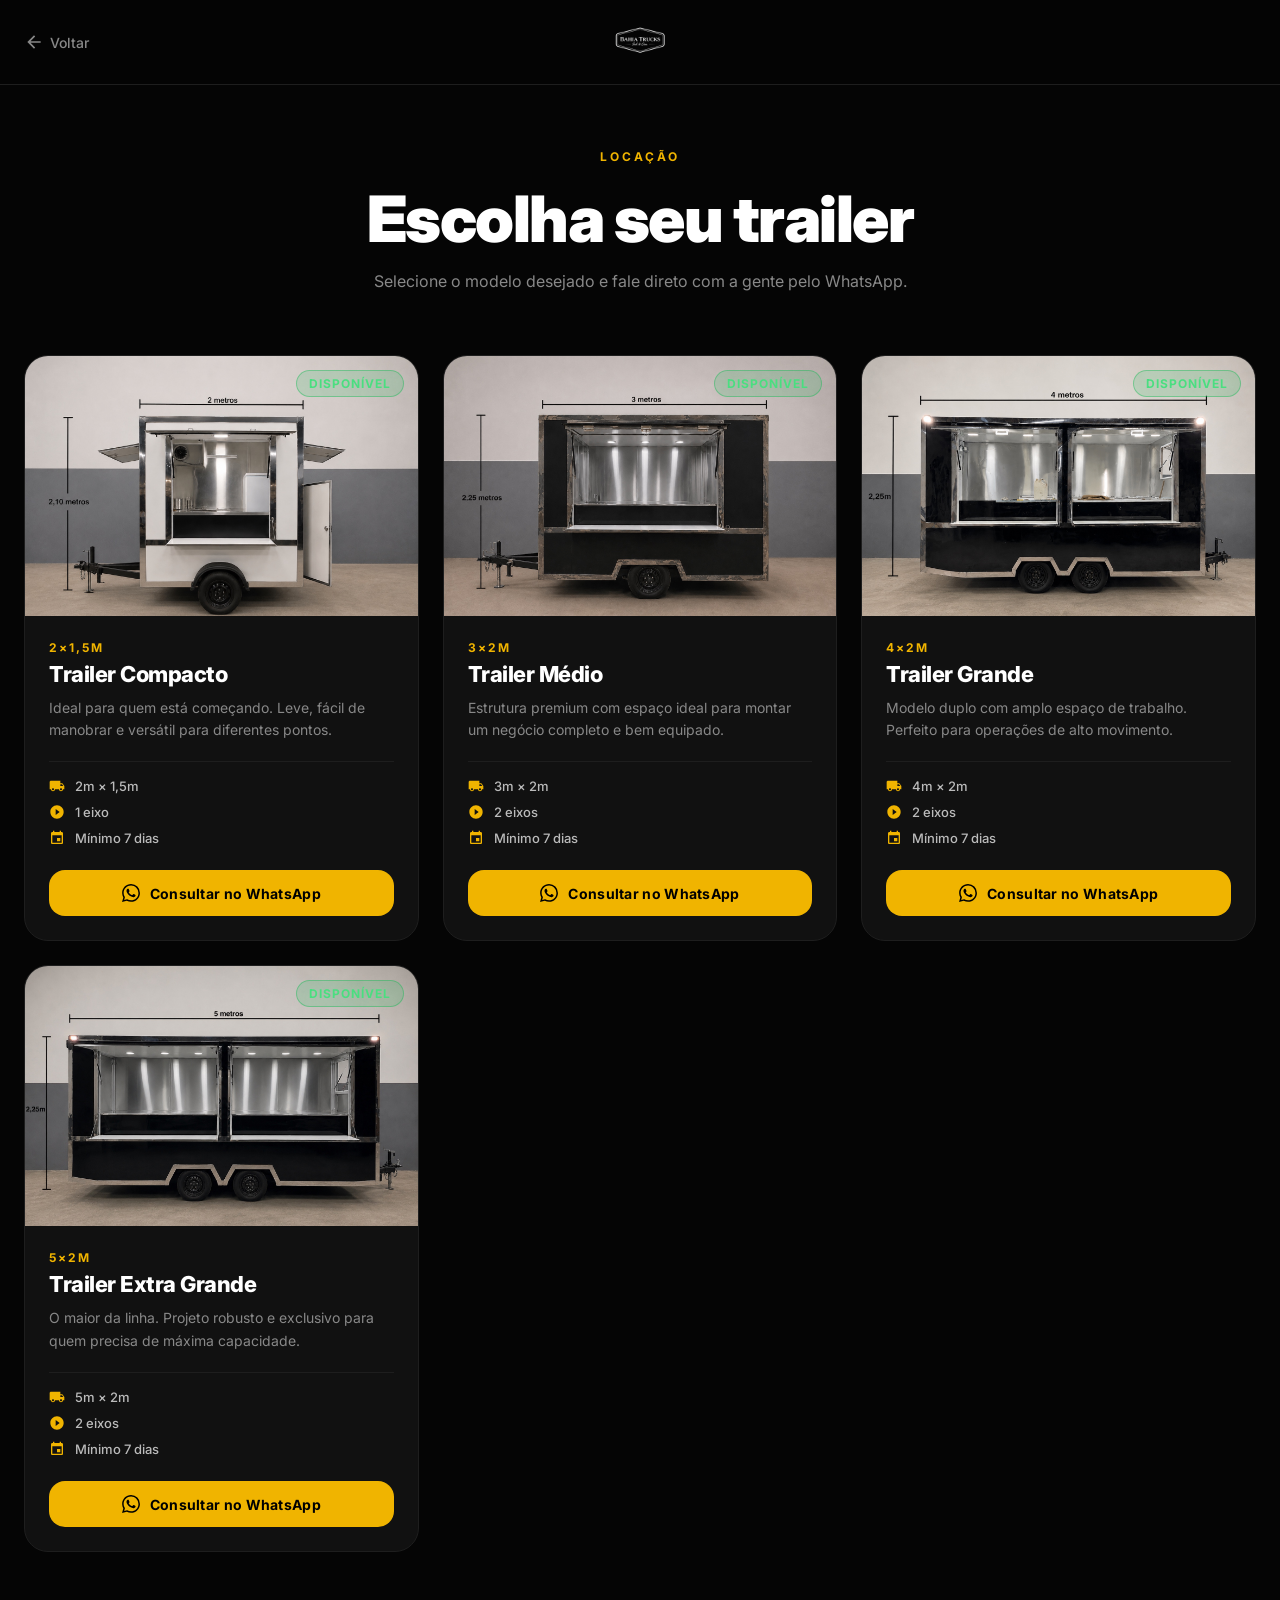
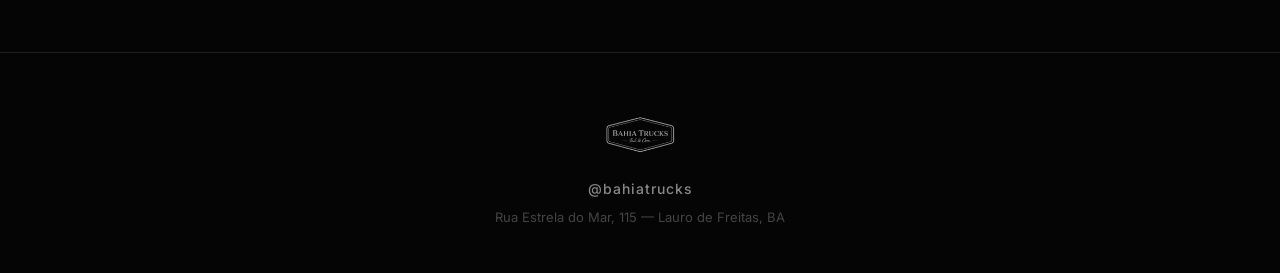
==== locacao.html @ 48929c86 "Add rental catalog page with WhatsApp deeplinks per trailer - Create locacao.html with full trailer " ====
<!DOCTYPE html>
<html lang="pt-BR">
<head>
  <meta charset="UTF-8">
  <meta name="viewport" content="width=device-width, initial-scale=1.0">
  <title>Trailers para Locação — Bahia Trucks</title>
  <meta name="description" content="Escolha o trailer ideal para locação. Consulte disponibilidade e valores direto pelo WhatsApp.">

  <link rel="preconnect" href="https://fonts.googleapis.com">
  <link rel="preconnect" href="https://fonts.gstatic.com" crossorigin>
  <link href="https://fonts.googleapis.com/css2?family=Inter:wght@400;500;600;700;900&display=swap" rel="stylesheet">

  <link rel="stylesheet" href="style.css">
  <link rel="stylesheet" href="locacao.css">
</head>
<body>

<header class="cat-header">
  <a href="index.html" class="back-btn" aria-label="Voltar ao início">
    <svg xmlns="http://www.w3.org/2000/svg" viewBox="0 0 24 24" fill="currentColor"><path d="M20 11H7.83l5.59-5.59L12 4l-8 8 8 8 1.41-1.41L7.83 13H20v-2z"/></svg>
    Voltar
  </a>
  <a href="index.html"><img src="logo.png" class="cat-logo" alt="Bahia Trucks"></a>
</header>

<main class="cat-main">
  <div class="cat-hero">
    <div class="section-label">Locação</div>
    <h1>Escolha seu trailer</h1>
    <p>Selecione o modelo desejado e fale direto com a gente pelo WhatsApp.</p>
  </div>

  <div class="cat-grid">

    <!-- 2x1,5m -->
    <a class="cat-card"
       href="https://wa.me/5571987264731?text=Olá!%20Vim%20pelo%20site%20da%20Bahia%20Trucks%20e%20tenho%20interesse%20em%20LOCAR%20o%20trailer%20de%202x1%2C5m.%20Poderia%20me%20informar%20a%20disponibilidade%20e%20o%20valor%20da%20diária%3F"
       target="_blank" rel="noopener"
       aria-label="Solicitar locação do trailer 2x1,5m">
      <div class="cat-img">
        <img src="2x15.jpeg" alt="Trailer 2x1,5m para locação" loading="lazy">
        <div class="cat-badge">Disponível</div>
      </div>
      <div class="cat-info">
        <div class="cat-size">2×1,5m</div>
        <h2>Trailer Compacto</h2>
        <p>Ideal para quem está começando. Leve, fácil de manobrar e versátil para diferentes pontos.</p>
        <ul class="cat-specs">
          <li>
            <svg viewBox="0 0 24 24" fill="currentColor"><path d="M20 8h-3V4H3c-1.1 0-2 .9-2 2v11h2c0 1.66 1.34 3 3 3s3-1.34 3-3h6c0 1.66 1.34 3 3 3s3-1.34 3-3h2v-5l-3-4zM6 18.5c-.83 0-1.5-.67-1.5-1.5s.67-1.5 1.5-1.5 1.5.67 1.5 1.5-.67 1.5-1.5 1.5zm13.5-9l1.96 2.5H17V9.5h2.5zm-1.5 9c-.83 0-1.5-.67-1.5-1.5s.67-1.5 1.5-1.5 1.5.67 1.5 1.5-.67 1.5-1.5 1.5z"/></svg>
            2m × 1,5m
          </li>
          <li>
            <svg viewBox="0 0 24 24" fill="currentColor"><path d="M12 2C6.48 2 2 6.48 2 12s4.48 10 10 10 10-4.48 10-10S17.52 2 12 2zm-2 14.5v-9l6 4.5-6 4.5z"/></svg>
            1 eixo
          </li>
          <li>
            <svg viewBox="0 0 24 24" fill="currentColor"><path d="M17 12h-5v5h5v-5zM16 1v2H8V1H6v2H5c-1.11 0-1.99.9-1.99 2L3 19c0 1.1.89 2 2 2h14c1.1 0 2-.9 2-2V5c0-1.1-.9-2-2-2h-1V1h-2zm3 18H5V8h14v11z"/></svg>
            Mínimo 7 dias
          </li>
        </ul>
        <div class="cat-cta">
          <span class="cta-btn">
            <svg viewBox="0 0 24 24" fill="currentColor"><path d="M17.472 14.382c-.297-.149-1.758-.867-2.03-.967-.273-.099-.471-.148-.67.15-.197.297-.767.966-.94 1.164-.173.199-.347.223-.644.075-.297-.15-1.255-.463-2.39-1.475-.883-.788-1.48-1.761-1.653-2.059-.173-.297-.018-.458.13-.606.134-.133.298-.347.446-.52.149-.174.198-.298.298-.497.099-.198.05-.371-.025-.52-.075-.149-.669-1.612-.916-2.207-.242-.579-.487-.5-.669-.51-.173-.008-.371-.01-.57-.01-.198 0-.52.074-.792.372-.272.297-1.04 1.016-1.04 2.479 0 1.462 1.065 2.875 1.213 3.074.149.198 2.096 3.2 5.077 4.487.709.306 1.262.489 1.694.625.712.227 1.36.195 1.871.118.571-.085 1.758-.719 2.006-1.413.248-.694.248-1.289.173-1.413-.074-.124-.272-.198-.57-.347m-5.421 7.403h-.004a9.87 9.87 0 01-5.031-1.378l-.361-.214-3.741.982.998-3.648-.235-.374a9.86 9.86 0 01-1.51-5.26c.001-5.45 4.436-9.884 9.888-9.884 2.64 0 5.122 1.03 6.988 2.898a9.825 9.825 0 012.893 6.994c-.003 5.45-4.437 9.884-9.885 9.884m8.413-18.297A11.815 11.815 0 0012.05 0C5.495 0 .16 5.335.157 11.892c0 2.096.547 4.142 1.588 5.945L.057 24l6.305-1.654a11.882 11.882 0 005.683 1.448h.005c6.554 0 11.89-5.335 11.893-11.893a11.821 11.821 0 00-3.48-8.413z"/></svg>
            Consultar no WhatsApp
          </span>
        </div>
      </div>
    </a>

    <!-- 3x2m -->
    <a class="cat-card"
       href="https://wa.me/5571987264731?text=Olá!%20Vim%20pelo%20site%20da%20Bahia%20Trucks%20e%20tenho%20interesse%20em%20LOCAR%20o%20trailer%20de%203x2m.%20Poderia%20me%20informar%20a%20disponibilidade%20e%20o%20valor%20da%20diária%3F"
       target="_blank" rel="noopener"
       aria-label="Solicitar locação do trailer 3x2m">
      <div class="cat-img">
        <img src="3x2.jpeg" alt="Trailer 3x2m para locação" loading="lazy">
        <div class="cat-badge">Disponível</div>
      </div>
      <div class="cat-info">
        <div class="cat-size">3×2m</div>
        <h2>Trailer Médio</h2>
        <p>Estrutura premium com espaço ideal para montar um negócio completo e bem equipado.</p>
        <ul class="cat-specs">
          <li>
            <svg viewBox="0 0 24 24" fill="currentColor"><path d="M20 8h-3V4H3c-1.1 0-2 .9-2 2v11h2c0 1.66 1.34 3 3 3s3-1.34 3-3h6c0 1.66 1.34 3 3 3s3-1.34 3-3h2v-5l-3-4zM6 18.5c-.83 0-1.5-.67-1.5-1.5s.67-1.5 1.5-1.5 1.5.67 1.5 1.5-.67 1.5-1.5 1.5zm13.5-9l1.96 2.5H17V9.5h2.5zm-1.5 9c-.83 0-1.5-.67-1.5-1.5s.67-1.5 1.5-1.5 1.5.67 1.5 1.5-.67 1.5-1.5 1.5z"/></svg>
            3m × 2m
          </li>
          <li>
            <svg viewBox="0 0 24 24" fill="currentColor"><path d="M12 2C6.48 2 2 6.48 2 12s4.48 10 10 10 10-4.48 10-10S17.52 2 12 2zm-2 14.5v-9l6 4.5-6 4.5z"/></svg>
            2 eixos
          </li>
          <li>
            <svg viewBox="0 0 24 24" fill="currentColor"><path d="M17 12h-5v5h5v-5zM16 1v2H8V1H6v2H5c-1.11 0-1.99.9-1.99 2L3 19c0 1.1.89 2 2 2h14c1.1 0 2-.9 2-2V5c0-1.1-.9-2-2-2h-1V1h-2zm3 18H5V8h14v11z"/></svg>
            Mínimo 7 dias
          </li>
        </ul>
        <div class="cat-cta">
          <span class="cta-btn">
            <svg viewBox="0 0 24 24" fill="currentColor"><path d="M17.472 14.382c-.297-.149-1.758-.867-2.03-.967-.273-.099-.471-.148-.67.15-.197.297-.767.966-.94 1.164-.173.199-.347.223-.644.075-.297-.15-1.255-.463-2.39-1.475-.883-.788-1.48-1.761-1.653-2.059-.173-.297-.018-.458.13-.606.134-.133.298-.347.446-.52.149-.174.198-.298.298-.497.099-.198.05-.371-.025-.52-.075-.149-.669-1.612-.916-2.207-.242-.579-.487-.5-.669-.51-.173-.008-.371-.01-.57-.01-.198 0-.52.074-.792.372-.272.297-1.04 1.016-1.04 2.479 0 1.462 1.065 2.875 1.213 3.074.149.198 2.096 3.2 5.077 4.487.709.306 1.262.489 1.694.625.712.227 1.36.195 1.871.118.571-.085 1.758-.719 2.006-1.413.248-.694.248-1.289.173-1.413-.074-.124-.272-.198-.57-.347m-5.421 7.403h-.004a9.87 9.87 0 01-5.031-1.378l-.361-.214-3.741.982.998-3.648-.235-.374a9.86 9.86 0 01-1.51-5.26c.001-5.45 4.436-9.884 9.888-9.884 2.64 0 5.122 1.03 6.988 2.898a9.825 9.825 0 012.893 6.994c-.003 5.45-4.437 9.884-9.885 9.884m8.413-18.297A11.815 11.815 0 0012.05 0C5.495 0 .16 5.335.157 11.892c0 2.096.547 4.142 1.588 5.945L.057 24l6.305-1.654a11.882 11.882 0 005.683 1.448h.005c6.554 0 11.89-5.335 11.893-11.893a11.821 11.821 0 00-3.48-8.413z"/></svg>
            Consultar no WhatsApp
          </span>
        </div>
      </div>
    </a>

    <!-- 4x2m -->
    <a class="cat-card"
       href="https://wa.me/5571987264731?text=Olá!%20Vim%20pelo%20site%20da%20Bahia%20Trucks%20e%20tenho%20interesse%20em%20LOCAR%20o%20trailer%20de%204x2m.%20Poderia%20me%20informar%20a%20disponibilidade%20e%20o%20valor%20da%20diária%3F"
       target="_blank" rel="noopener"
       aria-label="Solicitar locação do trailer 4x2m">
      <div class="cat-img">
        <img src="4x2.jpeg" alt="Trailer 4x2m para locação" loading="lazy">
        <div class="cat-badge">Disponível</div>
      </div>
      <div class="cat-info">
        <div class="cat-size">4×2m</div>
        <h2>Trailer Grande</h2>
        <p>Modelo duplo com amplo espaço de trabalho. Perfeito para operações de alto movimento.</p>
        <ul class="cat-specs">
          <li>
            <svg viewBox="0 0 24 24" fill="currentColor"><path d="M20 8h-3V4H3c-1.1 0-2 .9-2 2v11h2c0 1.66 1.34 3 3 3s3-1.34 3-3h6c0 1.66 1.34 3 3 3s3-1.34 3-3h2v-5l-3-4zM6 18.5c-.83 0-1.5-.67-1.5-1.5s.67-1.5 1.5-1.5 1.5.67 1.5 1.5-.67 1.5-1.5 1.5zm13.5-9l1.96 2.5H17V9.5h2.5zm-1.5 9c-.83 0-1.5-.67-1.5-1.5s.67-1.5 1.5-1.5 1.5.67 1.5 1.5-.67 1.5-1.5 1.5z"/></svg>
            4m × 2m
          </li>
          <li>
            <svg viewBox="0 0 24 24" fill="currentColor"><path d="M12 2C6.48 2 2 6.48 2 12s4.48 10 10 10 10-4.48 10-10S17.52 2 12 2zm-2 14.5v-9l6 4.5-6 4.5z"/></svg>
            2 eixos
          </li>
          <li>
            <svg viewBox="0 0 24 24" fill="currentColor"><path d="M17 12h-5v5h5v-5zM16 1v2H8V1H6v2H5c-1.11 0-1.99.9-1.99 2L3 19c0 1.1.89 2 2 2h14c1.1 0 2-.9 2-2V5c0-1.1-.9-2-2-2h-1V1h-2zm3 18H5V8h14v11z"/></svg>
            Mínimo 7 dias
          </li>
        </ul>
        <div class="cat-cta">
          <span class="cta-btn">
            <svg viewBox="0 0 24 24" fill="currentColor"><path d="M17.472 14.382c-.297-.149-1.758-.867-2.03-.967-.273-.099-.471-.148-.67.15-.197.297-.767.966-.94 1.164-.173.199-.347.223-.644.075-.297-.15-1.255-.463-2.39-1.475-.883-.788-1.48-1.761-1.653-2.059-.173-.297-.018-.458.13-.606.134-.133.298-.347.446-.52.149-.174.198-.298.298-.497.099-.198.05-.371-.025-.52-.075-.149-.669-1.612-.916-2.207-.242-.579-.487-.5-.669-.51-.173-.008-.371-.01-.57-.01-.198 0-.52.074-.792.372-.272.297-1.04 1.016-1.04 2.479 0 1.462 1.065 2.875 1.213 3.074.149.198 2.096 3.2 5.077 4.487.709.306 1.262.489 1.694.625.712.227 1.36.195 1.871.118.571-.085 1.758-.719 2.006-1.413.248-.694.248-1.289.173-1.413-.074-.124-.272-.198-.57-.347m-5.421 7.403h-.004a9.87 9.87 0 01-5.031-1.378l-.361-.214-3.741.982.998-3.648-.235-.374a9.86 9.86 0 01-1.51-5.26c.001-5.45 4.436-9.884 9.888-9.884 2.64 0 5.122 1.03 6.988 2.898a9.825 9.825 0 012.893 6.994c-.003 5.45-4.437 9.884-9.885 9.884m8.413-18.297A11.815 11.815 0 0012.05 0C5.495 0 .16 5.335.157 11.892c0 2.096.547 4.142 1.588 5.945L.057 24l6.305-1.654a11.882 11.882 0 005.683 1.448h.005c6.554 0 11.89-5.335 11.893-11.893a11.821 11.821 0 00-3.48-8.413z"/></svg>
            Consultar no WhatsApp
          </span>
        </div>
      </div>
    </a>

    <!-- 5x2m -->
    <a class="cat-card"
       href="https://wa.me/5571987264731?text=Olá!%20Vim%20pelo%20site%20da%20Bahia%20Trucks%20e%20tenho%20interesse%20em%20LOCAR%20o%20trailer%20de%205x2m.%20Poderia%20me%20informar%20a%20disponibilidade%20e%20o%20valor%20da%20diária%3F"
       target="_blank" rel="noopener"
       aria-label="Solicitar locação do trailer 5x2m">
      <div class="cat-img">
        <img src="5x2.jpeg" alt="Trailer 5x2m para locação" loading="lazy">
        <div class="cat-badge">Disponível</div>
      </div>
      <div class="cat-info">
        <div class="cat-size">5×2m</div>
        <h2>Trailer Extra Grande</h2>
        <p>O maior da linha. Projeto robusto e exclusivo para quem precisa de máxima capacidade.</p>
        <ul class="cat-specs">
          <li>
            <svg viewBox="0 0 24 24" fill="currentColor"><path d="M20 8h-3V4H3c-1.1 0-2 .9-2 2v11h2c0 1.66 1.34 3 3 3s3-1.34 3-3h6c0 1.66 1.34 3 3 3s3-1.34 3-3h2v-5l-3-4zM6 18.5c-.83 0-1.5-.67-1.5-1.5s.67-1.5 1.5-1.5 1.5.67 1.5 1.5-.67 1.5-1.5 1.5zm13.5-9l1.96 2.5H17V9.5h2.5zm-1.5 9c-.83 0-1.5-.67-1.5-1.5s.67-1.5 1.5-1.5 1.5.67 1.5 1.5-.67 1.5-1.5 1.5z"/></svg>
            5m × 2m
          </li>
          <li>
            <svg viewBox="0 0 24 24" fill="currentColor"><path d="M12 2C6.48 2 2 6.48 2 12s4.48 10 10 10 10-4.48 10-10S17.52 2 12 2zm-2 14.5v-9l6 4.5-6 4.5z"/></svg>
            2 eixos
          </li>
          <li>
            <svg viewBox="0 0 24 24" fill="currentColor"><path d="M17 12h-5v5h5v-5zM16 1v2H8V1H6v2H5c-1.11 0-1.99.9-1.99 2L3 19c0 1.1.89 2 2 2h14c1.1 0 2-.9 2-2V5c0-1.1-.9-2-2-2h-1V1h-2zm3 18H5V8h14v11z"/></svg>
            Mínimo 7 dias
          </li>
        </ul>
        <div class="cat-cta">
          <span class="cta-btn">
            <svg viewBox="0 0 24 24" fill="currentColor"><path d="M17.472 14.382c-.297-.149-1.758-.867-2.03-.967-.273-.099-.471-.148-.67.15-.197.297-.767.966-.94 1.164-.173.199-.347.223-.644.075-.297-.15-1.255-.463-2.39-1.475-.883-.788-1.48-1.761-1.653-2.059-.173-.297-.018-.458.13-.606.134-.133.298-.347.446-.52.149-.174.198-.298.298-.497.099-.198.05-.371-.025-.52-.075-.149-.669-1.612-.916-2.207-.242-.579-.487-.5-.669-.51-.173-.008-.371-.01-.57-.01-.198 0-.52.074-.792.372-.272.297-1.04 1.016-1.04 2.479 0 1.462 1.065 2.875 1.213 3.074.149.198 2.096 3.2 5.077 4.487.709.306 1.262.489 1.694.625.712.227 1.36.195 1.871.118.571-.085 1.758-.719 2.006-1.413.248-.694.248-1.289.173-1.413-.074-.124-.272-.198-.57-.347m-5.421 7.403h-.004a9.87 9.87 0 01-5.031-1.378l-.361-.214-3.741.982.998-3.648-.235-.374a9.86 9.86 0 01-1.51-5.26c.001-5.45 4.436-9.884 9.888-9.884 2.64 0 5.122 1.03 6.988 2.898a9.825 9.825 0 012.893 6.994c-.003 5.45-4.437 9.884-9.885 9.884m8.413-18.297A11.815 11.815 0 0012.05 0C5.495 0 .16 5.335.157 11.892c0 2.096.547 4.142 1.588 5.945L.057 24l6.305-1.654a11.882 11.882 0 005.683 1.448h.005c6.554 0 11.89-5.335 11.893-11.893a11.821 11.821 0 00-3.48-8.413z"/></svg>
            Consultar no WhatsApp
          </span>
        </div>
      </div>
    </a>

  </div>
</main>

<footer>
  <div class="footer-inner">
    <img src="logo.png" alt="Bahia Trucks" class="footer-logo">
    <p class="footer-handle">@bahiatrucks</p>
    <p class="footer-address">Rua Estrela do Mar, 115 — Lauro de Freitas, BA</p>
  </div>
</footer>

</body>
</html>
---- style.css ----
:root {
  --gold: #f0b400;
  --gold-dark: #c99600;
  --bg: #050505;
  --bg-card: #111;
  --bg-card-hover: #161616;
  --border: #1e1e1e;
  --border-hover: #333;
  --text: #ffffff;
  --text-muted: #888;
  --text-sub: #bbb;
  --radius-lg: 24px;
  --radius-md: 16px;
  --radius-sm: 10px;
  --transition: 0.3s cubic-bezier(0.4, 0, 0.2, 1);
  --max-w: 1280px;
}

* {
  margin: 0;
  padding: 0;
  box-sizing: border-box;
}

html {
  scroll-behavior: smooth;
}

body {
  background: var(--bg);
  color: var(--text);
  font-family: 'Inter', Arial, sans-serif;
  -webkit-font-smoothing: antialiased;
}

/* ── HERO ── */

.hero {
  min-height: 100vh;
  padding: 40px 24px 80px;
  background:
    linear-gradient(to bottom, rgba(0,0,0,.55) 0%, rgba(0,0,0,.92) 100%),
    url('hero-bg.png.jpeg') center / cover no-repeat;
  display: flex;
  flex-direction: column;
  position: relative;
}

.logo {
  width: 200px;
  display: block;
  margin: 0 auto;
  filter: drop-shadow(0 4px 24px rgba(0,0,0,.6));
}

.hero-content {
  max-width: var(--max-w);
  margin: 80px auto 0;
  width: 100%;
}

.hero h1 {
  font-size: clamp(56px, 8vw, 100px);
  font-weight: 900;
  line-height: 0.92;
  letter-spacing: -2px;
  margin-bottom: 24px;
}

.hero h1 span {
  color: var(--gold);
}

.hero > .hero-content > p {
  font-size: clamp(16px, 2vw, 20px);
  color: var(--text-sub);
  margin-bottom: 56px;
  max-width: 520px;
  line-height: 1.6;
  font-weight: 400;
}

/* ── HERO CARDS ── */

.cards {
  display: grid;
  grid-template-columns: repeat(auto-fit, minmax(210px, 1fr));
  gap: 16px;
}

.card {
  background: rgba(255,255,255,.04);
  backdrop-filter: blur(12px);
  -webkit-backdrop-filter: blur(12px);
  padding: 28px 24px;
  border-radius: var(--radius-lg);
  text-decoration: none;
  color: var(--text);
  border: 1px solid rgba(255,255,255,.08);
  transition: var(--transition);
  display: flex;
  flex-direction: column;
  gap: 4px;
}

.card:hover {
  transform: translateY(-6px);
  border-color: var(--gold);
  background: rgba(240, 180, 0, 0.06);
  box-shadow: 0 12px 40px rgba(240, 180, 0, 0.12);
}

.card-icon {
  width: 36px;
  height: 36px;
  color: var(--gold);
  margin-bottom: 12px;
}

.card-icon svg {
  width: 100%;
  height: 100%;
}

.card h2 {
  font-size: 18px;
  font-weight: 700;
  margin-bottom: 4px;
}

.card span {
  color: var(--text-muted);
  font-size: 14px;
  font-weight: 400;
}

/* ── SCROLL HINT ── */

.scroll-hint {
  position: absolute;
  bottom: 36px;
  left: 50%;
  transform: translateX(-50%);
  display: flex;
  flex-direction: column;
  align-items: center;
  gap: 6px;
  opacity: 0.4;
}

.scroll-hint span {
  display: block;
  width: 1.5px;
  height: 48px;
  background: linear-gradient(to bottom, transparent, var(--gold));
  animation: scrollLine 1.8s ease-in-out infinite;
}

@keyframes scrollLine {
  0% { transform: scaleY(0); transform-origin: top; opacity: 0; }
  50% { transform: scaleY(1); transform-origin: top; opacity: 1; }
  100% { transform: scaleY(1); transform-origin: bottom; opacity: 0; }
}

/* ── SECTIONS COMMON ── */

section {
  max-width: var(--max-w);
  margin: 0 auto;
  padding: 100px 24px;
}

.section-label {
  text-align: center;
  font-size: 12px;
  font-weight: 700;
  letter-spacing: 3px;
  text-transform: uppercase;
  color: var(--gold);
  margin-bottom: 16px;
}

section h2 {
  text-align: center;
  font-size: clamp(32px, 5vw, 52px);
  font-weight: 900;
  letter-spacing: -1px;
  margin-bottom: 16px;
}

.subtitle {
  text-align: center;
  color: var(--text-muted);
  font-size: 16px;
  line-height: 1.6;
  margin-bottom: 60px;
  max-width: 560px;
  margin-left: auto;
  margin-right: auto;
}

/* ── PROJECT GRID ── */

.project-grid {
  display: grid;
  grid-template-columns: repeat(auto-fit, minmax(280px, 1fr));
  gap: 24px;
}

.project-card {
  background: var(--bg-card);
  border-radius: var(--radius-lg);
  overflow: hidden;
  border: 1px solid var(--border);
  transition: var(--transition);
}

.project-card:hover {
  border-color: var(--border-hover);
  transform: translateY(-4px);
  box-shadow: 0 16px 48px rgba(0,0,0,.5);
}

.project-img-wrap {
  position: relative;
  overflow: hidden;
}

.project-card img {
  width: 100%;
  height: 300px;
  object-fit: cover;
  display: block;
  transition: transform 0.5s cubic-bezier(0.4, 0, 0.2, 1);
}

.project-card:hover img {
  transform: scale(1.05);
}

.project-overlay {
  position: absolute;
  inset: 0;
  background: rgba(0,0,0,.55);
  display: flex;
  align-items: center;
  justify-content: center;
  opacity: 0;
  transition: var(--transition);
}

.project-card:hover .project-overlay {
  opacity: 1;
}

.overlay-btn {
  background: var(--gold);
  color: #000;
  font-weight: 700;
  font-size: 14px;
  padding: 12px 22px;
  border-radius: var(--radius-sm);
  text-decoration: none;
  transform: translateY(10px);
  transition: var(--transition);
  letter-spacing: 0.3px;
}

.project-card:hover .overlay-btn {
  transform: translateY(0);
}

.overlay-btn:hover {
  background: #fff;
}

.project-info {
  padding: 24px;
}

.project-info h3 {
  font-size: 26px;
  font-weight: 800;
  margin-bottom: 8px;
  letter-spacing: -0.5px;
}

.project-info p {
  color: var(--text-muted);
  font-size: 14px;
  line-height: 1.5;
  margin-bottom: 16px;
}

.project-cta {
  display: inline-block;
  font-size: 13px;
  font-weight: 700;
  color: var(--gold);
  letter-spacing: 0.3px;
  transition: var(--transition);
}

.project-card:hover .project-cta {
  letter-spacing: 1px;
}

a.project-card {
  text-decoration: none;
  color: var(--text);
  display: block;
}

/* ── LOCAÇÃO ── */

.locacao-section {
  padding-top: 0;
}

.locacao-box {
  background: var(--bg-card);
  border: 1px solid var(--border);
  padding: 72px 48px;
  border-radius: var(--radius-lg);
  text-align: center;
  position: relative;
  overflow: hidden;
}

.locacao-box::before {
  content: '';
  position: absolute;
  top: 0;
  left: 50%;
  transform: translateX(-50%);
  width: 60%;
  height: 1px;
  background: linear-gradient(to right, transparent, var(--gold), transparent);
}

.locacao-box p {
  font-size: 20px;
  color: var(--text-sub);
  margin-bottom: 36px;
  line-height: 1.6;
  max-width: 480px;
  margin-left: auto;
  margin-right: auto;
  margin-bottom: 36px;
}

.btn-primary {
  display: inline-block;
  background: var(--gold);
  color: #000;
  font-weight: 700;
  font-size: 16px;
  padding: 18px 36px;
  border-radius: var(--radius-md);
  text-decoration: none;
  letter-spacing: 0.3px;
  transition: var(--transition);
  box-shadow: 0 4px 24px rgba(240, 180, 0, 0.25);
}

.btn-primary:hover {
  background: #fff;
  box-shadow: 0 8px 32px rgba(255,255,255,.15);
  transform: translateY(-2px);
}

/* ── FOOTER ── */

footer {
  border-top: 1px solid var(--border);
  padding: 48px 24px;
  text-align: center;
}

.footer-inner {
  display: flex;
  flex-direction: column;
  align-items: center;
  gap: 12px;
}

.footer-logo {
  width: 100px;
  opacity: 0.6;
  filter: grayscale(1);
  transition: var(--transition);
}

.footer-logo:hover {
  opacity: 1;
  filter: none;
}

.footer-handle {
  color: var(--text-muted);
  font-size: 14px;
  font-weight: 500;
  letter-spacing: 1px;
}

.footer-address {
  color: #444;
  font-size: 13px;
}

/* ── RESPONSIVE ── */

@media (max-width: 768px) {
  .hero {
    padding: 32px 20px 64px;
  }

  .hero-content {
    margin-top: 48px;
  }

  .cards {
    grid-template-columns: 1fr 1fr;
    gap: 12px;
  }

  .card {
    padding: 20px 18px;
  }

  .card h2 {
    font-size: 16px;
  }

  section {
    padding: 72px 20px;
  }

  .project-grid {
    grid-template-columns: 1fr;
    gap: 16px;
  }

  .locacao-box {
    padding: 48px 24px;
  }

  .locacao-box p {
    font-size: 17px;
  }

  .scroll-hint {
    display: none;
  }
}

@media (max-width: 480px) {
  .cards {
    grid-template-columns: 1fr;
  }
}
---- locacao.css ----
/* ── CATALOG HEADER ── */

.cat-header {
  position: sticky;
  top: 0;
  z-index: 100;
  display: flex;
  align-items: center;
  justify-content: center;
  padding: 16px 24px;
  background: rgba(5,5,5,.85);
  backdrop-filter: blur(16px);
  -webkit-backdrop-filter: blur(16px);
  border-bottom: 1px solid var(--border);
}

.back-btn {
  position: absolute;
  left: 24px;
  display: flex;
  align-items: center;
  gap: 6px;
  color: var(--text-muted);
  text-decoration: none;
  font-size: 14px;
  font-weight: 500;
  transition: var(--transition);
}

.back-btn svg {
  width: 20px;
  height: 20px;
}

.back-btn:hover {
  color: var(--text);
}

.cat-logo {
  height: 48px;
  width: auto;
}

/* ── CATALOG HERO ── */

.cat-main {
  max-width: var(--max-w);
  margin: 0 auto;
  padding: 64px 24px 100px;
}

.cat-hero {
  text-align: center;
  margin-bottom: 60px;
}

.cat-hero h1 {
  font-size: clamp(36px, 6vw, 64px);
  font-weight: 900;
  letter-spacing: -1.5px;
  margin-bottom: 12px;
}

.cat-hero p {
  color: var(--text-muted);
  font-size: 16px;
  line-height: 1.6;
}

/* ── CATALOG GRID ── */

.cat-grid {
  display: grid;
  grid-template-columns: repeat(auto-fit, minmax(300px, 1fr));
  gap: 24px;
}

.cat-card {
  background: var(--bg-card);
  border: 1px solid var(--border);
  border-radius: var(--radius-lg);
  overflow: hidden;
  text-decoration: none;
  color: var(--text);
  display: flex;
  flex-direction: column;
  transition: var(--transition);
}

.cat-card:hover {
  border-color: var(--gold);
  transform: translateY(-4px);
  box-shadow: 0 20px 60px rgba(240,180,0,.1);
}

/* ── CARD IMAGE ── */

.cat-img {
  position: relative;
  overflow: hidden;
}

.cat-img img {
  width: 100%;
  height: 260px;
  object-fit: cover;
  display: block;
  transition: transform 0.5s cubic-bezier(0.4,0,0.2,1);
}

.cat-card:hover .cat-img img {
  transform: scale(1.05);
}

.cat-badge {
  position: absolute;
  top: 14px;
  right: 14px;
  background: rgba(16, 185, 80, 0.15);
  border: 1px solid rgba(16, 185, 80, 0.4);
  color: #4ade80;
  font-size: 12px;
  font-weight: 700;
  letter-spacing: 1px;
  text-transform: uppercase;
  padding: 5px 12px;
  border-radius: 999px;
}

/* ── CARD INFO ── */

.cat-info {
  padding: 24px;
  display: flex;
  flex-direction: column;
  flex: 1;
}

.cat-size {
  font-size: 12px;
  font-weight: 700;
  letter-spacing: 2px;
  text-transform: uppercase;
  color: var(--gold);
  margin-bottom: 6px;
}

.cat-info h2 {
  font-size: 22px;
  font-weight: 800;
  letter-spacing: -0.5px;
  margin-bottom: 10px;
}

.cat-info > p {
  color: var(--text-muted);
  font-size: 14px;
  line-height: 1.6;
  margin-bottom: 20px;
}

/* ── SPECS ── */

.cat-specs {
  list-style: none;
  display: flex;
  flex-direction: column;
  gap: 10px;
  margin-bottom: 24px;
  padding-top: 16px;
  border-top: 1px solid var(--border);
}

.cat-specs li {
  display: flex;
  align-items: center;
  gap: 10px;
  font-size: 13px;
  color: var(--text-sub);
  font-weight: 500;
}

.cat-specs li svg {
  width: 16px;
  height: 16px;
  color: var(--gold);
  flex-shrink: 0;
}

/* ── CTA BUTTON ── */

.cat-cta {
  margin-top: auto;
}

.cta-btn {
  display: flex;
  align-items: center;
  justify-content: center;
  gap: 10px;
  background: var(--gold);
  color: #000;
  font-weight: 700;
  font-size: 14px;
  padding: 14px 20px;
  border-radius: var(--radius-md);
  transition: var(--transition);
  letter-spacing: 0.3px;
}

.cta-btn svg {
  width: 18px;
  height: 18px;
  flex-shrink: 0;
}

.cat-card:hover .cta-btn {
  background: #fff;
  box-shadow: 0 4px 20px rgba(255,255,255,.1);
}

/* ── RESPONSIVE ── */

@media (max-width: 768px) {
  .cat-main {
    padding: 40px 16px 80px;
  }

  .cat-grid {
    grid-template-columns: 1fr;
    gap: 16px;
  }

  .cat-img img {
    height: 220px;
  }
}
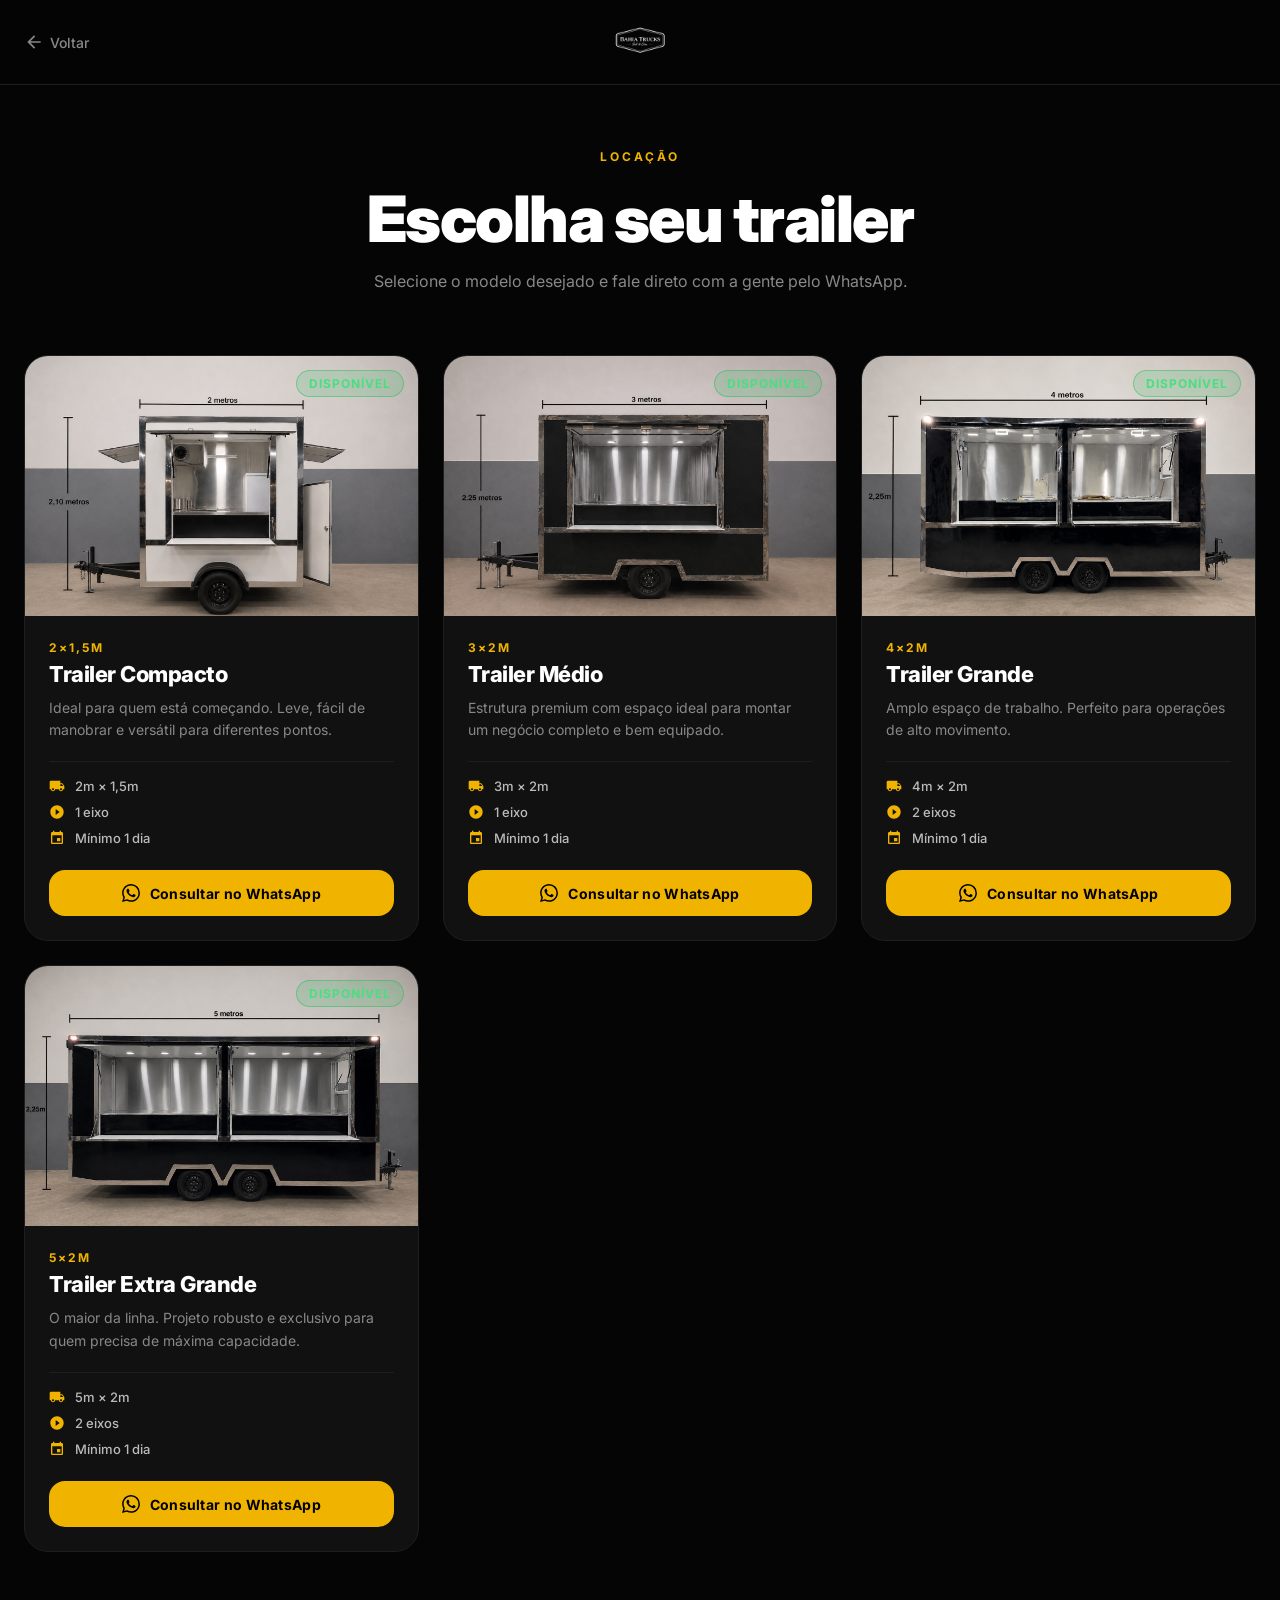
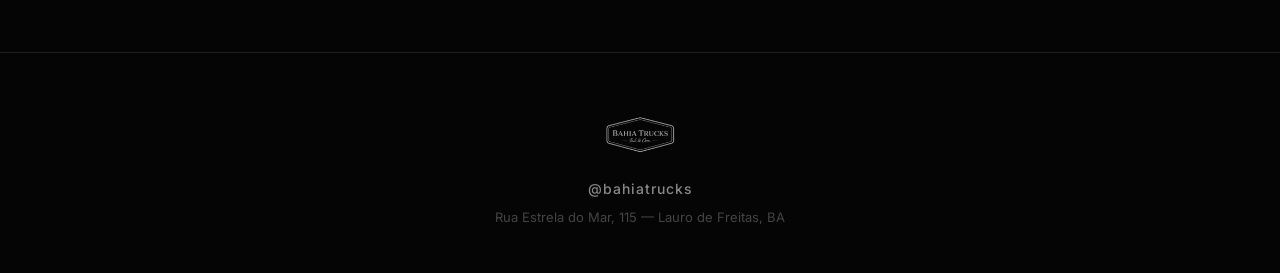
==== commit 72ff62c7: "Fix trailer specs: correct eixos, description and minimum rental to 1 day Co-Authored-By: Claude Son" ====
--- a/locacao.html
+++ b/locacao.html
@@ -56,7 +56,7 @@
           </li>
           <li>
             <svg viewBox="0 0 24 24" fill="currentColor"><path d="M17 12h-5v5h5v-5zM16 1v2H8V1H6v2H5c-1.11 0-1.99.9-1.99 2L3 19c0 1.1.89 2 2 2h14c1.1 0 2-.9 2-2V5c0-1.1-.9-2-2-2h-1V1h-2zm3 18H5V8h14v11z"/></svg>
-            Mínimo 7 dias
+            Mínimo 1 dia
           </li>
         </ul>
         <div class="cat-cta">
@@ -88,11 +88,11 @@
           </li>
           <li>
             <svg viewBox="0 0 24 24" fill="currentColor"><path d="M12 2C6.48 2 2 6.48 2 12s4.48 10 10 10 10-4.48 10-10S17.52 2 12 2zm-2 14.5v-9l6 4.5-6 4.5z"/></svg>
-            2 eixos
+            1 eixo
           </li>
           <li>
             <svg viewBox="0 0 24 24" fill="currentColor"><path d="M17 12h-5v5h5v-5zM16 1v2H8V1H6v2H5c-1.11 0-1.99.9-1.99 2L3 19c0 1.1.89 2 2 2h14c1.1 0 2-.9 2-2V5c0-1.1-.9-2-2-2h-1V1h-2zm3 18H5V8h14v11z"/></svg>
-            Mínimo 7 dias
+            Mínimo 1 dia
           </li>
         </ul>
         <div class="cat-cta">
@@ -116,7 +116,7 @@
       <div class="cat-info">
         <div class="cat-size">4×2m</div>
         <h2>Trailer Grande</h2>
-        <p>Modelo duplo com amplo espaço de trabalho. Perfeito para operações de alto movimento.</p>
+        <p>Amplo espaço de trabalho. Perfeito para operações de alto movimento.</p>
         <ul class="cat-specs">
           <li>
             <svg viewBox="0 0 24 24" fill="currentColor"><path d="M20 8h-3V4H3c-1.1 0-2 .9-2 2v11h2c0 1.66 1.34 3 3 3s3-1.34 3-3h6c0 1.66 1.34 3 3 3s3-1.34 3-3h2v-5l-3-4zM6 18.5c-.83 0-1.5-.67-1.5-1.5s.67-1.5 1.5-1.5 1.5.67 1.5 1.5-.67 1.5-1.5 1.5zm13.5-9l1.96 2.5H17V9.5h2.5zm-1.5 9c-.83 0-1.5-.67-1.5-1.5s.67-1.5 1.5-1.5 1.5.67 1.5 1.5-.67 1.5-1.5 1.5z"/></svg>
@@ -128,7 +128,7 @@
           </li>
           <li>
             <svg viewBox="0 0 24 24" fill="currentColor"><path d="M17 12h-5v5h5v-5zM16 1v2H8V1H6v2H5c-1.11 0-1.99.9-1.99 2L3 19c0 1.1.89 2 2 2h14c1.1 0 2-.9 2-2V5c0-1.1-.9-2-2-2h-1V1h-2zm3 18H5V8h14v11z"/></svg>
-            Mínimo 7 dias
+            Mínimo 1 dia
           </li>
         </ul>
         <div class="cat-cta">
@@ -164,7 +164,7 @@
           </li>
           <li>
             <svg viewBox="0 0 24 24" fill="currentColor"><path d="M17 12h-5v5h5v-5zM16 1v2H8V1H6v2H5c-1.11 0-1.99.9-1.99 2L3 19c0 1.1.89 2 2 2h14c1.1 0 2-.9 2-2V5c0-1.1-.9-2-2-2h-1V1h-2zm3 18H5V8h14v11z"/></svg>
-            Mínimo 7 dias
+            Mínimo 1 dia
           </li>
         </ul>
         <div class="cat-cta">
